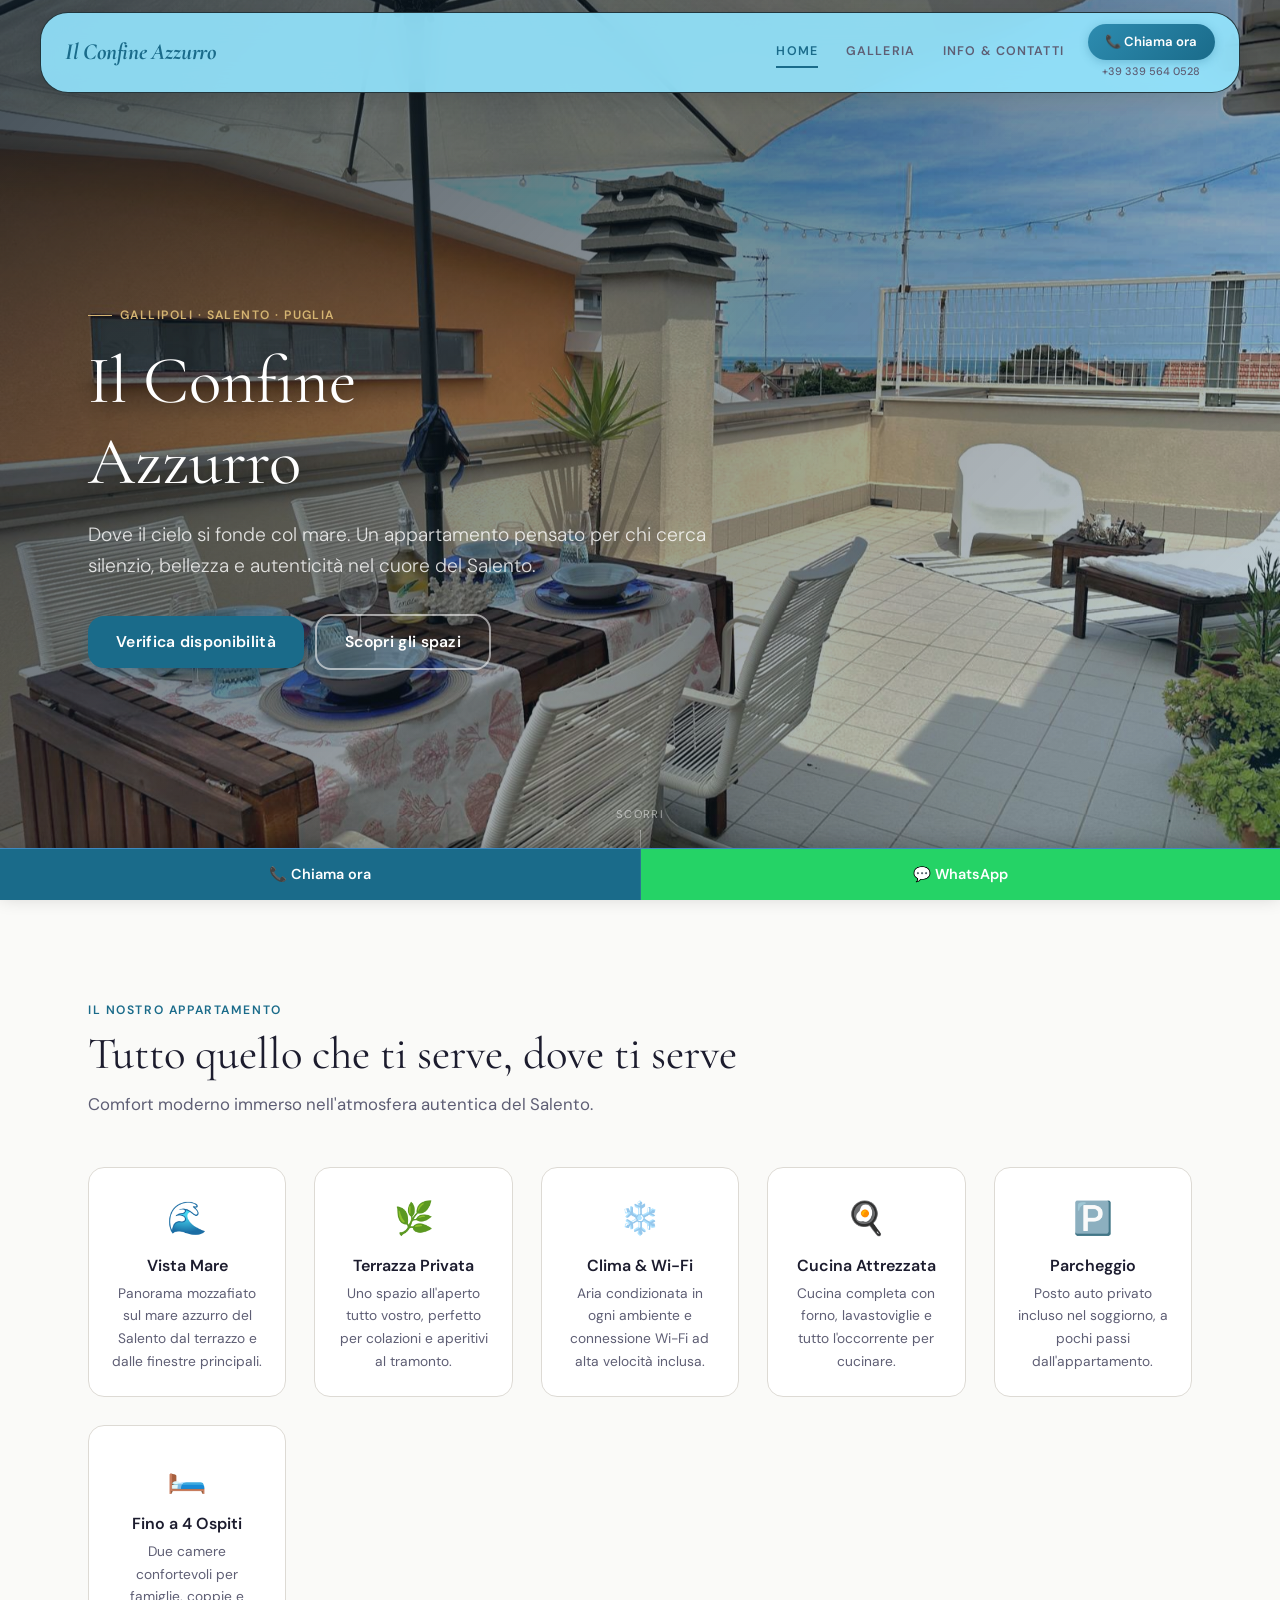
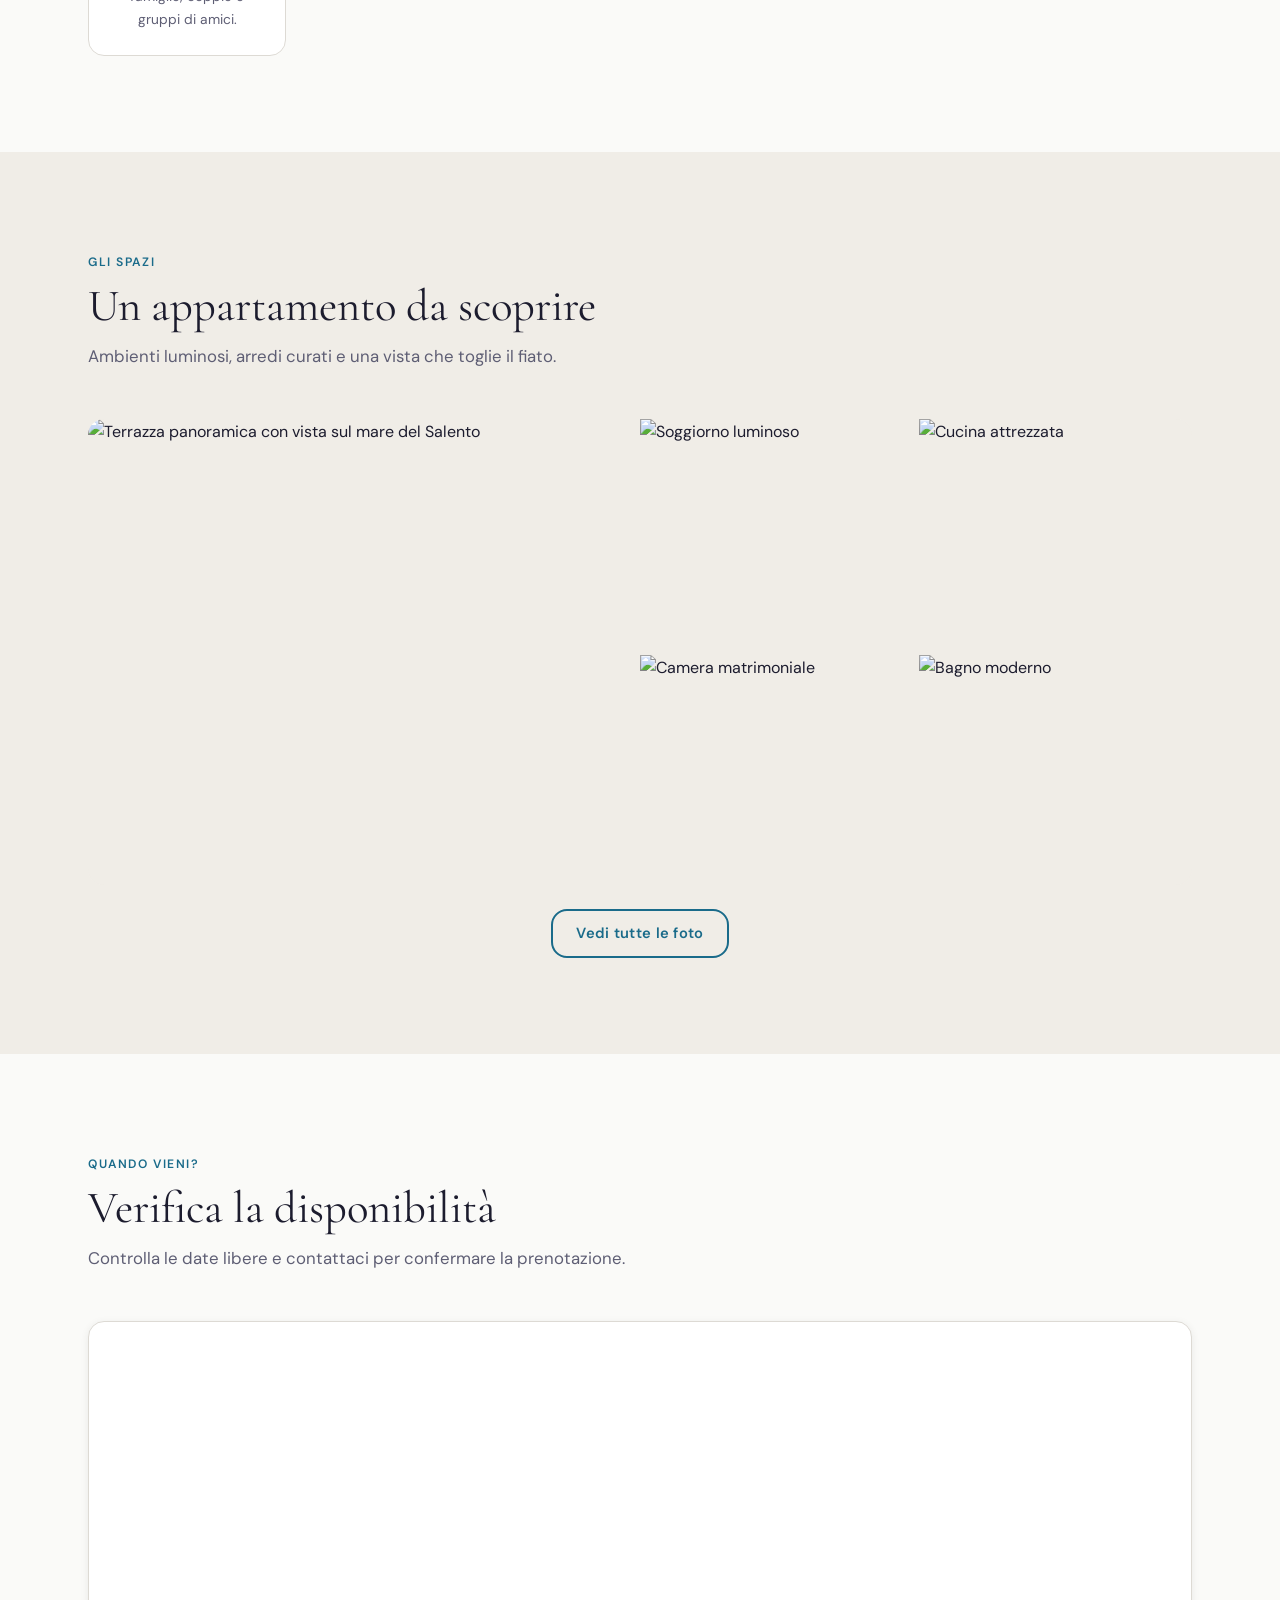
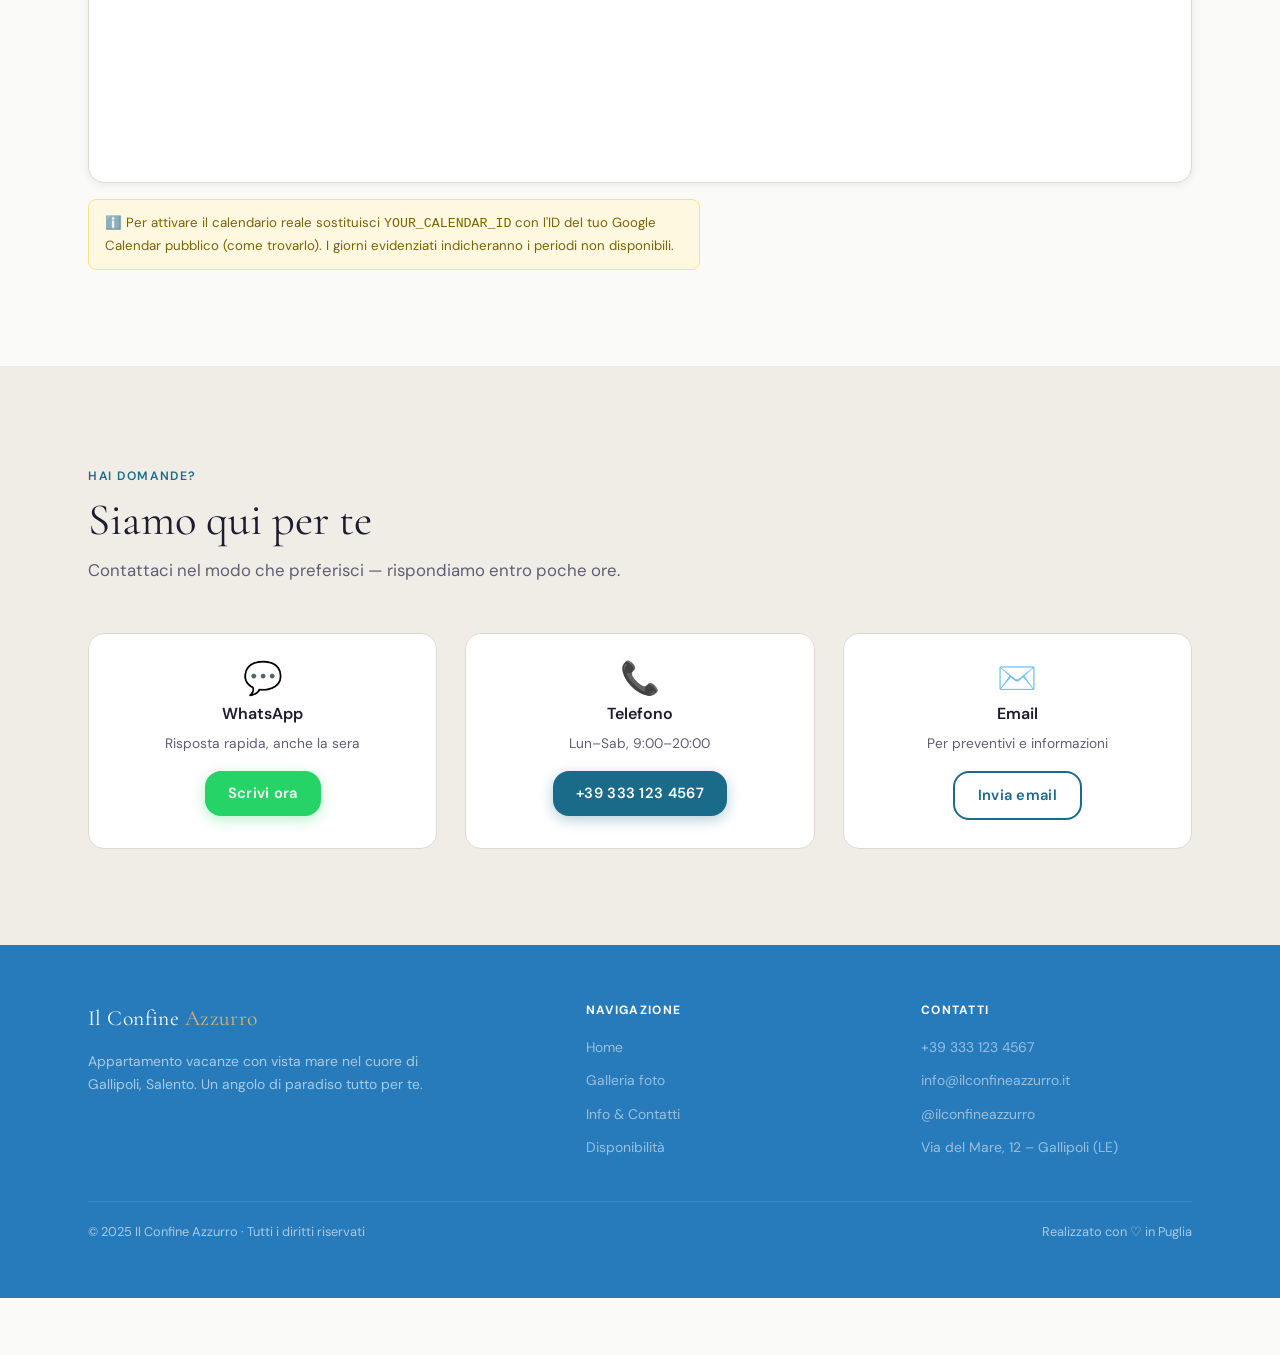
==== pizo/class/index.html @ 4f35aed1 "Add files via upload" ====
<!DOCTYPE html>
<html lang="it">
<head>
  <meta charset="UTF-8">
  <meta name="viewport" content="width=device-width, initial-scale=1.0">
  <meta name="description" content="Il Confine Azzurro – appartamento vacanze con vista mare a Gallipoli, Puglia. Terrazza privata, cucina attrezzata, A/C, Wi-Fi. Fino a 4 ospiti. Prenota ora.">

  <!-- Open Graph -->
  <meta property="og:type"        content="website">
  <meta property="og:locale"      content="it_IT">
  <meta property="og:site_name"   content="Il Confine Azzurro">
  <meta property="og:title"       content="Il Confine Azzurro – Appartamento Vacanze Vista Mare | Gallipoli, Puglia">
  <meta property="og:description" content="Appartamento con vista mare a Gallipoli. Terrazza privata, cucina attrezzata, A/C e Wi-Fi. Prenota il tuo soggiorno nel Salento.">
  <meta property="og:image"       content="img/hero.jpg">
  <meta property="og:url"         content="https://www.ilconfineazzurro.it/">

  <!-- Twitter Card -->
  <meta name="twitter:card"        content="summary_large_image">
  <meta name="twitter:title"       content="Il Confine Azzurro – Appartamento Vacanze Vista Mare | Gallipoli">
  <meta name="twitter:description" content="Appartamento con vista mare a Gallipoli, Puglia. Terrazza privata, cucina attrezzata.">
  <meta name="twitter:image"       content="img/hero.jpg">

  <title>Il Confine Azzurro – Appartamento Vacanze Vista Mare | Gallipoli, Puglia</title>

  <!-- Favicon placeholder -->
  <link rel="icon" type="image/png" href="img/favicon.png">

  <!-- Google Fonts -->
  <link rel="preconnect" href="https://fonts.googleapis.com">
  <link rel="preconnect" href="https://fonts.gstatic.com" crossorigin>
  <link href="https://fonts.googleapis.com/css2?family=Cormorant+Garamond:ital,wght@0,300;0,400;0,600;1,300;1,400&family=DM+Sans:opsz,wght@9..40,300;9..40,400;9..40,500;9..40,600&display=swap" rel="stylesheet">

  <link rel="stylesheet" href="css/style.css">

  <!-- Schema.org — LodgingBusiness -->
  <script type="application/ld+json">
  {
    "@context": "https://schema.org",
    "@type": "LodgingBusiness",
    "name": "Il Confine Azzurro",
    "description": "Appartamento vacanze con vista mare a Gallipoli, Puglia. Terrazza privata, cucina attrezzata, A/C, Wi-Fi, fino a 4 ospiti.",
    "telephone": "+39 333 123 4567",
    "email": "info@ilconfineazzurro.it",
    "address": {
      "@type": "PostalAddress",
      "streetAddress": "Via del Mare, 12",
      "addressLocality": "Gallipoli",
      "addressRegion": "LE",
      "postalCode": "73014",
      "addressCountry": "IT"
    },
    "geo": {
      "@type": "GeoCoordinates",
      "latitude": 39.9979,
      "longitude": 17.9899
    },
    "url": "https://www.ilconfineazzurro.it",
    "image": "https://www.ilconfineazzurro.it/img/hero.jpg",
    "priceRange": "€€",
    "amenityFeature": [
      {"@type": "LocationFeatureSpecification", "name": "Vista mare",         "value": true},
      {"@type": "LocationFeatureSpecification", "name": "Terrazza privata",   "value": true},
      {"@type": "LocationFeatureSpecification", "name": "Wi-Fi gratuito",     "value": true},
      {"@type": "LocationFeatureSpecification", "name": "Aria condizionata",  "value": true},
      {"@type": "LocationFeatureSpecification", "name": "Cucina attrezzata",  "value": true},
      {"@type": "LocationFeatureSpecification", "name": "Parcheggio privato", "value": true}
    ]
  }
  </script>
</head>
<body class="has-bottom-bar">

  <!-- ═══════════════════════════════════════════════════════
       NAVBAR
  ═══════════════════════════════════════════════════════ -->
  <nav id="navbar" aria-label="Navigazione principale">
    <div class="nav-container">
      <a href="index.html" class="logo">Il Confine Azzurro</a>
      <button class="nav-toggle" id="nav-toggle" aria-label="Apri menu di navigazione" aria-expanded="false" aria-controls="nav-links">&#9776;</button>
      <ul class="nav-links" id="nav-links" role="list">
        <li><a href="index.html" class="nav-link nav-active">Home</a></li>
        <li><a href="galleria.html" class="nav-link">Galleria</a></li>
        <li><a href="info.html" class="nav-link">Info &amp; Contatti</a></li>
        <li class="nav-call-mobile">
          <a href="tel:+393395640528">📞 Chiama ora · +39 339 564 0528</a>
        </li>
      </ul>
      <div class="call-wrapper">
        <a href="tel:+393395640528" class="btn-call">📞 Chiama ora</a>
        <span class="call-number">+39 339 564 0528</span>
      </div>
    </div>
  </nav>

  <!-- ═══════════════════════════════════════════════════════
       HERO
  ═══════════════════════════════════════════════════════ -->
  <section class="hero" aria-label="Presentazione appartamento">
    <div class="hero-bg"
         role="img"
         aria-label="Vista panoramica sul mare azzurro del Salento dal terrazzo dell'appartamento">
    </div>
    <div class="hero-overlay" aria-hidden="true"></div>
    <div class="container">
      <div class="hero-content fade-in-section">
        <span class="hero-badge">Gallipoli · Salento · Puglia</span>
        <h1>Il Confine<br>Azzurro</h1>
        <p class="hero-tagline">
          Dove il cielo si fonde col mare. Un appartamento pensato per chi cerca
          silenzio, bellezza e autenticità nel cuore del Salento.
        </p>
        <div class="btn-group">
          <a href="#disponibilita" class="btn btn-primary btn-lg">Verifica disponibilità</a>
          <a href="galleria.html"  class="btn btn-outline btn-outline--light btn-lg">Scopri gli spazi</a>
        </div>
      </div>
    </div>
    <div class="hero-scroll" aria-hidden="true">Scorri</div>
  </section>

  <!-- ═══════════════════════════════════════════════════════
       CARATTERISTICHE
  ═══════════════════════════════════════════════════════ -->
  <section class="section fade-in-section" id="caratteristiche" aria-labelledby="features-heading">
    <div class="container">
      <div class="section-header">
        <span class="section-label">Il nostro appartamento</span>
        <h2 id="features-heading">Tutto quello che ti serve, dove ti serve</h2>
        <p class="section-subtitle">Comfort moderno immerso nell'atmosfera autentica del Salento.</p>
      </div>

      <div class="features-grid">
        <article class="feature-card">
          <span class="feature-icon" aria-hidden="true">🌊</span>
          <h3>Vista Mare</h3>
          <p>Panorama mozzafiato sul mare azzurro del Salento dal terrazzo e dalle finestre principali.</p>
        </article>
        <article class="feature-card">
          <span class="feature-icon" aria-hidden="true">🌿</span>
          <h3>Terrazza Privata</h3>
          <p>Uno spazio all'aperto tutto vostro, perfetto per colazioni e aperitivi al tramonto.</p>
        </article>
        <article class="feature-card">
          <span class="feature-icon" aria-hidden="true">❄️</span>
          <h3>Clima &amp; Wi-Fi</h3>
          <p>Aria condizionata in ogni ambiente e connessione Wi-Fi ad alta velocità inclusa.</p>
        </article>
        <article class="feature-card">
          <span class="feature-icon" aria-hidden="true">🍳</span>
          <h3>Cucina Attrezzata</h3>
          <p>Cucina completa con forno, lavastoviglie e tutto l'occorrente per cucinare.</p>
        </article>
        <article class="feature-card">
          <span class="feature-icon" aria-hidden="true">🅿️</span>
          <h3>Parcheggio</h3>
          <p>Posto auto privato incluso nel soggiorno, a pochi passi dall'appartamento.</p>
        </article>
        <article class="feature-card">
          <span class="feature-icon" aria-hidden="true">🛏️</span>
          <h3>Fino a 4 Ospiti</h3>
          <p>Due camere confortevoli per famiglie, coppie e gruppi di amici.</p>
        </article>
      </div>
    </div>
  </section>

  <!-- ═══════════════════════════════════════════════════════
       ANTEPRIMA GALLERIA
  ═══════════════════════════════════════════════════════ -->
  <section class="section section--alt fade-in-section" id="anteprima" aria-labelledby="preview-heading">
    <div class="container">
      <div class="section-header">
        <span class="section-label">Gli spazi</span>
        <h2 id="preview-heading">Un appartamento da scoprire</h2>
        <p class="section-subtitle">Ambienti luminosi, arredi curati e una vista che toglie il fiato.</p>
      </div>

      <div class="preview-grid">
        <a href="galleria.html" class="preview-item preview-hero"
           aria-label="Vai alla galleria completa — terrazza panoramica">
          <img src="img/gallery/terrazza.jpg"
               alt="Terrazza panoramica con vista sul mare del Salento"
               loading="lazy">
          <span class="preview-overlay">Vedi la galleria completa</span>
        </a>
        <a href="galleria.html" class="preview-item" aria-label="Soggiorno — vai alla galleria">
          <img src="img/gallery/soggiorno.jpg" alt="Soggiorno luminoso" loading="lazy">
          <span class="preview-overlay"></span>
        </a>
        <a href="galleria.html" class="preview-item" aria-label="Cucina — vai alla galleria">
          <img src="img/gallery/cucina.jpg" alt="Cucina attrezzata" loading="lazy">
          <span class="preview-overlay"></span>
        </a>
        <a href="galleria.html" class="preview-item" aria-label="Camera matrimoniale — vai alla galleria">
          <img src="img/gallery/camera-matrimoniale.jpg" alt="Camera matrimoniale" loading="lazy">
          <span class="preview-overlay"></span>
        </a>
        <a href="galleria.html" class="preview-item" aria-label="Bagno — vai alla galleria">
          <img src="img/gallery/bagno.jpg" alt="Bagno moderno" loading="lazy">
          <span class="preview-overlay"></span>
        </a>
      </div>

      <div style="margin-top:1.5rem;text-align:center;">
        <a href="galleria.html" class="btn btn-outline">Vedi tutte le foto</a>
      </div>
    </div>
  </section>

  <!-- ═══════════════════════════════════════════════════════
       DISPONIBILITÀ
  ═══════════════════════════════════════════════════════ -->
  <section class="section fade-in-section" id="disponibilita" aria-labelledby="cal-heading">
    <div class="container">
      <div class="section-header">
        <span class="section-label">Quando vieni?</span>
        <h2 id="cal-heading">Verifica la disponibilità</h2>
        <p class="section-subtitle">
          Controlla le date libere e contattaci per confermare la prenotazione.
        </p>
      </div>

      <div class="calendar-wrap">
        <iframe
          src="https://calendar.google.com/calendar/embed?src=YOUR_CALENDAR_ID%40group.calendar.google.com&ctz=Europe%2FRome&showTitle=0&showPrint=0&showCalendars=0&showNav=1&mode=MONTH&bgcolor=%23fafaf8"
          title="Calendario disponibilità Il Confine Azzurro"
          loading="lazy"
          aria-label="Calendario mensile con le date di disponibilità dell'appartamento">
        </iframe>
      </div>
      <p class="notice">
        ℹ️ Per attivare il calendario reale sostituisci <code>YOUR_CALENDAR_ID</code> con l'ID del tuo Google Calendar pubblico
        (<a href="https://support.google.com/calendar/answer/37083" target="_blank" rel="noopener noreferrer">come trovarlo</a>).
        I giorni evidenziati indicheranno i periodi non disponibili.
      </p>
    </div>
  </section>

  <!-- ═══════════════════════════════════════════════════════
       CONTATTI RAPIDI
  ═══════════════════════════════════════════════════════ -->
  <section class="section section--alt fade-in-section" id="contatti-rapidi" aria-labelledby="cta-heading">
    <div class="container">
      <div class="section-header">
        <span class="section-label">Hai domande?</span>
        <h2 id="cta-heading">Siamo qui per te</h2>
        <p class="section-subtitle">
          Contattaci nel modo che preferisci — rispondiamo entro poche ore.
        </p>
      </div>

      <div class="quick-cta">
        <a href="https://wa.me/393331234567?text=Ciao!%20Sono%20interessato%20all'appartamento%20Il%20Confine%20Azzurro."
           class="cta-contact-card"
           target="_blank"
           rel="noopener noreferrer"
           aria-label="Contattaci su WhatsApp">
          <span class="card-icon" aria-hidden="true">💬</span>
          <h4>WhatsApp</h4>
          <p>Risposta rapida, anche la sera</p>
          <span class="btn btn-whatsapp" style="margin-top:0.4rem;">Scrivi ora</span>
        </a>

        <a href="tel:+393331234567"
           class="cta-contact-card"
           aria-label="Chiama il +39 333 123 4567">
          <span class="card-icon" aria-hidden="true">📞</span>
          <h4>Telefono</h4>
          <p>Lun–Sab, 9:00–20:00</p>
          <span class="btn btn-primary" style="margin-top:0.4rem;">+39 333 123 4567</span>
        </a>

        <a href="mailto:info@ilconfineazzurro.it?subject=Richiesta%20prenotazione%20Il%20Confine%20Azzurro"
           class="cta-contact-card"
           aria-label="Invia un'email a info@ilconfineazzurro.it">
          <span class="card-icon" aria-hidden="true">✉️</span>
          <h4>Email</h4>
          <p>Per preventivi e informazioni</p>
          <span class="btn btn-outline" style="margin-top:0.4rem;">Invia email</span>
        </a>
      </div>
    </div>
  </section>

  <!-- ═══════════════════════════════════════════════════════
       FOOTER
  ═══════════════════════════════════════════════════════ -->
  <footer>
    <div class="container">
      <div class="footer-inner">
        <div class="footer-brand">
          <a href="index.html" class="nav-logo">Il Confine <span>Azzurro</span></a>
          <p>Appartamento vacanze con vista mare nel cuore di Gallipoli, Salento.
             Un angolo di paradiso tutto per te.</p>
        </div>

        <nav class="footer-col" aria-label="Link pagine">
          <h5>Navigazione</h5>
          <ul>
            <li><a href="index.html">Home</a></li>
            <li><a href="galleria.html">Galleria foto</a></li>
            <li><a href="info.html">Info &amp; Contatti</a></li>
            <li><a href="index.html#disponibilita">Disponibilità</a></li>
          </ul>
        </nav>

        <address class="footer-col" style="font-style:normal;">
          <h5>Contatti</h5>
          <ul>
            <li><a href="tel:+393331234567">+39 333 123 4567</a></li>
            <li><a href="mailto:info@ilconfineazzurro.it">info@ilconfineazzurro.it</a></li>
            <li>
              <a href="https://www.instagram.com/ilconfineazzurro/"
                 target="_blank"
                 rel="noopener noreferrer">@ilconfineazzurro</a>
            </li>
            <li>
              <a href="https://maps.google.com/?q=Via+del+Mare+12+Gallipoli+Puglia"
                 target="_blank"
                 rel="noopener noreferrer">Via del Mare, 12 – Gallipoli (LE)</a>
            </li>
          </ul>
        </address>
      </div>

      <div class="footer-bottom">
        <span>© 2025 Il Confine Azzurro · Tutti i diritti riservati</span>
        <span>Realizzato con ♡ in Puglia</span>
      </div>
    </div>
  </footer>

  <!-- BOTTOM BAR (visibile solo su desktop) -->
  <div class="bottom-bar" aria-label="Contatti rapidi fissi">
    <a href="tel:+393331234567" aria-label="Chiama +39 333 123 4567">
      📞 Chiama ora
    </a>
    <a href="https://wa.me/393331234567?text=Ciao!%20Sono%20interessato%20all'appartamento%20Il%20Confine%20Azzurro."
       target="_blank"
       rel="noopener noreferrer"
       aria-label="Contattaci su WhatsApp">
      💬 WhatsApp
    </a>
  </div>

  <script src="js/main.js"></script>
</body>
</html>
---- pizo/class/css/style.css ----
/* ==========================================================
   IL CONFINE AZZURRO — style.css
   ========================================================== */

/* 1. CUSTOM PROPERTIES
------------------------------------------------------------ */
:root {
  /* Colors */
  --c-primary:       #1a6b8a;
  --c-primary-dark:  #124f68;
  --c-primary-light: #2d8cb0;
  --c-accent:        #c49a50;
  --c-accent-light:  #d4b472;
  --c-text:          #1c1c2e;
  --c-text-muted:    #5e5e74;
  --c-bg:            #fafaf8;
  --c-bg-alt:        #f0ede7;
  --c-bg-dark:       #287bbb;
  --c-white:         #ffffff;
  --c-border:        #dddad4;
  --c-overlay:       rgba(37, 115, 175, 0.55);

  /* Typography */
  --ff-display: 'Mebtho Francy', 'Cormorant Garamond', Georgia, serif;
  --ff-serif:   'Cormorant Garamond', Georgia, serif;
  --ff-sans:    'DM Sans', -apple-system, BlinkMacSystemFont, 'Segoe UI', sans-serif;

  /* Spacing */
  --gap:          clamp(1rem, 2.5vw, 1.75rem);
  --section-pad:  clamp(3rem, 8vw, 6rem);

  /* Layout */
  --navbar-h:  68px;
  --max-w:     1200px;
  --pad-x:     clamp(1.25rem, 5vw, 3rem);

  /* Borders */
  --r-sm:  4px;
  --r-md:  8px;
  --r-lg:  16px;
  --r-xl:  28px;

  /* Shadows */
  --sh-sm:  0 2px 8px  rgba(0,0,0,0.07);
  --sh-md:  0 4px 20px rgba(0,0,0,0.11);
  --sh-lg:  0 8px 40px rgba(0,0,0,0.16);

  /* Transitions */
  --t:      0.3s ease;
  --t-slow: 0.6s ease;
}

/* 2. FONT FACE
------------------------------------------------------------ */
@font-face {
  font-family: 'Mebtho Francy';
  src: url('../fonts/MebthoFrancy.woff2') format('woff2'),
       url('../fonts/MebthoFrancy.woff')  format('woff');
  font-weight: normal;
  font-style:  normal;
  font-display: swap;
}

/* 3. RESET & BASE
------------------------------------------------------------ */
*, *::before, *::after { box-sizing: border-box; margin: 0; padding: 0; }

html { scroll-behavior: smooth; }

body {
  font-family: var(--ff-sans);
  color: var(--c-text);
  background: var(--c-bg);
  line-height: 1.65;
  -webkit-font-smoothing: antialiased;
}

img, video, iframe { max-width: 100%; display: block; }
a    { color: inherit; text-decoration: none; }
ul   { list-style: none; }

button {
  font-family: inherit;
  cursor: pointer;
  border: none;
  background: none;
}

:focus-visible {
  outline: 2px solid var(--c-primary);
  outline-offset: 3px;
  border-radius: var(--r-sm);
}

/* 4. TYPOGRAPHY
------------------------------------------------------------ */
h1, h2, h3, h4 {
  font-family: var(--ff-serif);
  font-weight: 400;
  line-height: 1.2;
  color: var(--c-text);
}

h1 { font-size: clamp(2.2rem, 6vw, 4.2rem); }
h2 { font-size: clamp(1.7rem, 4vw, 2.8rem); }
h3 { font-size: clamp(1.2rem, 2.5vw, 1.7rem); }
h4 { font-size: clamp(1rem, 2vw, 1.3rem); }

p  { max-width: 68ch; }

/* 5. UTILITIES
------------------------------------------------------------ */
.container {
  width: 100%;
  max-width: var(--max-w);
  margin-inline: auto;
  padding-inline: var(--pad-x);
}

.section { padding-block: var(--section-pad); }

.section--alt  { background: var(--c-bg-alt); }
.section--dark { background: var(--c-bg-dark); color: var(--c-white); }

.section--dark h1,
.section--dark h2,
.section--dark h3,
.section--dark h4 { color: var(--c-white); }

.section-header { margin-bottom: clamp(1.5rem, 4vw, 3rem); }

.section-label {
  display: inline-block;
  font-family: var(--ff-sans);
  font-size: 0.76rem;
  font-weight: 600;
  letter-spacing: 0.13em;
  text-transform: uppercase;
  color: var(--c-primary);
  margin-bottom: 0.5rem;
}

.section--dark .section-label  { color: var(--c-accent-light); }

.section-subtitle {
  color: var(--c-text-muted);
  font-size: 1.05rem;
  margin-top: 0.6rem;
}

.section--dark .section-subtitle { color: rgba(255,255,255,0.62); }

/* 6. SCROLL REVEAL
------------------------------------------------------------ */
.fade-in-section {
  opacity: 0;
  transform: translateY(28px);
  transition: opacity var(--t-slow), transform var(--t-slow);
}

.fade-in-section.visible {
  opacity: 1;
  transform: translateY(0);
}

/* 7. NAVBAR
------------------------------------------------------------ */
#navbar {
  position: fixed;
  top: 0.75rem;
  left: 50%;
  transform: translateX(-50%);
  width: calc(100% - 2rem);
  max-width: var(--max-w);
  z-index: 100;
  background: rgba(148, 230, 255, 0.9);
  backdrop-filter: blur(14px);
  -webkit-backdrop-filter: blur(14px);
  border-radius: var(--r-xl);
  box-shadow: var(--sh-md);
  border: 1px solid rgba(0, 0, 0, 0.75);
  transition: transform 0.4s ease, opacity 0.4s ease;
}

#navbar.nav-hidden {
  transform: translateX(-50%) translateY(-130%);
  opacity: 0;
  pointer-events: none;
}
#navbar.scrolled { box-shadow: var(--sh-lg); }

.nav-container {
  padding: 0.7rem 1.5rem;
  display: flex;
  align-items: center;
  gap: 1.5rem;
}

.logo {
  font-family: var(--ff-serif);
  font-size: 1.45rem;
  font-weight: 700;
  font-style: italic;
  color: var(--c-primary);
  white-space: nowrap;
  letter-spacing: -0.01em;
}

.nav-logo {
  font-family: var(--ff-display);
  font-size: 1.45rem;
  color: var(--c-white);
  letter-spacing: 0.02em;
  white-space: nowrap;
  transition: color var(--t);
}
.nav-logo span { color: var(--c-accent-light); }

.nav-links {
  display: flex;
  gap: 1.75rem;
  margin-left: auto;
}

.nav-link {
  font-size: 0.78rem;
  font-weight: 600;
  letter-spacing: 0.09em;
  text-transform: uppercase;
  color: var(--c-text-muted);
  transition: color 0.25s;
  position: relative;
  white-space: nowrap;
  padding: 0;
  border-radius: 0;
}

.nav-link::after {
  content: "";
  display: block;
  width: 0;
  height: 2px;
  background: var(--c-primary);
  transition: width 0.3s;
  margin-top: 2px;
}

.nav-link:hover::after,
.nav-link.nav-active::after { width: 100%; }

.nav-link:hover,
.nav-link.nav-active { color: var(--c-primary); }

.call-wrapper {
  display: flex;
  flex-direction: column;
  align-items: center;
  gap: 0.15rem;
}

.btn-call {
  display: inline-flex;
  align-items: center;
  gap: 0.35rem;
  padding: 0.45rem 1.1rem;
  border-radius: 999px;
  font-size: 0.82rem;
  font-weight: 600;
  white-space: nowrap;
  color: var(--c-white);
  background: linear-gradient(135deg, var(--c-primary-light), var(--c-primary));
  box-shadow: 0 2px 10px rgba(26,107,138,0.3);
  transition: transform 0.2s, box-shadow 0.2s;
}
.btn-call:hover {
  transform: translateY(-2px);
  box-shadow: 0 4px 16px rgba(26,107,138,0.45);
}

.call-number {
  font-size: 0.68rem;
  color: var(--c-text-muted);
  font-weight: 500;
}

.nav-toggle {
  display: none;
  background: none;
  border: none;
  font-size: 1.5rem;
  color: var(--c-text);
  cursor: pointer;
}

.nav-call-mobile { display: none; }

/* 8. BUTTONS
------------------------------------------------------------ */
.btn {
  display: inline-flex;
  align-items: center;
  justify-content: center;
  gap: 0.45rem;
  font-family: var(--ff-sans);
  font-size: 0.92rem;
  font-weight: 600;
  padding: 0.65rem 1.45rem;
  border-radius: var(--r-lg);
  transition: all var(--t);
  cursor: pointer;
  white-space: nowrap;
  letter-spacing: 0.02em;
  text-decoration: none;
}

.btn-primary {
  background: var(--c-primary);
  color: var(--c-white);
  box-shadow: 0 4px 14px rgba(26,107,138,0.32);
}
.btn-primary:hover {
  background: var(--c-primary-dark);
  transform: translateY(-2px);
  box-shadow: 0 6px 20px rgba(26,107,138,0.42);
}

.btn-outline {
  background: transparent;
  color: var(--c-primary);
  border: 2px solid var(--c-primary);
}
.btn-outline:hover {
  background: var(--c-primary);
  color: var(--c-white);
  transform: translateY(-2px);
}

.btn-outline--light {
  color: var(--c-white);
  border-color: rgba(255,255,255,0.55);
}
.btn-outline--light:hover {
  background: var(--c-white);
  color: var(--c-text);
  border-color: var(--c-white);
}

.btn-whatsapp {
  background: #25d366;
  color: var(--c-white);
  box-shadow: 0 4px 14px rgba(37,211,102,0.32);
}
.btn-whatsapp:hover {
  background: #1ebe5d;
  transform: translateY(-2px);
  box-shadow: 0 6px 20px rgba(37,211,102,0.42);
}

.btn-instagram {
  background: var(--c-white);
  color: #c13584;
  font-weight: 700;
}
.btn-instagram:hover {
  background: rgba(255,255,255,0.90);
  transform: translateY(-2px);
}

.btn-lg { font-size: 0.98rem; padding: 0.82rem 1.75rem; }

.btn-group {
  display: flex;
  flex-wrap: wrap;
  gap: 0.7rem;
  align-items: center;
}

/* 9. HERO
------------------------------------------------------------ */
.hero {
  position: relative;
  min-height: 100svh;
  display: flex;
  align-items: center;
  padding-top: var(--navbar-h);
  overflow: hidden;
  background: var(--c-bg-dark);
}

.hero-bg {
  position: absolute;
  inset: 0;
  background-image: url('../hero.jpg');
  background-size: cover;
  background-position: center;
  will-change: transform;
}

.hero-overlay {
  position: absolute;
  inset: 0;
  background: linear-gradient(
    135deg,
    rgba(13,27,38,0.78) 0%,
    rgba(13,27,38,0.38) 60%,
    rgba(26,107,138,0.22) 100%
  );
}

.hero-content {
  position: relative;
  z-index: 2;
  max-width: 680px;
  color: var(--c-white);
  padding-block: var(--section-pad);
}

.hero-badge {
  display: inline-flex;
  align-items: center;
  gap: 0.5rem;
  font-size: 0.76rem;
  font-weight: 600;
  letter-spacing: 0.12em;
  text-transform: uppercase;
  color: var(--c-accent-light);
  margin-bottom: 1rem;
}
.hero-badge::before {
  content: '';
  display: block;
  width: 24px;
  height: 1px;
  background: var(--c-accent-light);
}

.hero h1 {
  font-family: var(--ff-display);
  color: var(--c-white);
  text-shadow: 0 2px 20px rgba(0,0,0,0.30);
  margin-bottom: 1rem;
}

.hero-tagline {
  font-size: clamp(1rem, 2.2vw, 1.2rem);
  color: rgba(255,255,255,0.82);
  font-weight: 300;
  margin-bottom: 2rem;
  max-width: 52ch;
}

.hero-scroll {
  position: absolute;
  bottom: 2rem;
  left: 50%;
  transform: translateX(-50%);
  z-index: 2;
  display: flex;
  flex-direction: column;
  align-items: center;
  gap: 0.4rem;
  color: rgba(255,255,255,0.50);
  font-size: 0.70rem;
  letter-spacing: 0.12em;
  text-transform: uppercase;
  animation: scrollBounce 2.2s ease-in-out infinite;
}
.hero-scroll::after {
  content: '';
  display: block;
  width: 1px;
  height: 38px;
  background: linear-gradient(to bottom, rgba(255,255,255,0.45), transparent);
}

@keyframes scrollBounce {
  0%, 100% { transform: translateX(-50%) translateY(0); }
  50%       { transform: translateX(-50%) translateY(7px); }
}

/* 10. FEATURES
------------------------------------------------------------ */
.features-grid {
  display: grid;
  grid-template-columns: repeat(auto-fill, minmax(190px, 1fr));
  gap: var(--gap);
}

.feature-card {
  background: var(--c-white);
  border: 1px solid var(--c-border);
  border-radius: var(--r-lg);
  padding: 1.5rem 1.25rem;
  text-align: center;
  transition: box-shadow var(--t), transform var(--t);
}
.feature-card:hover { box-shadow: var(--sh-md); transform: translateY(-3px); }

.feature-icon { font-size: 2rem; margin-bottom: 0.7rem; display: block; }

.feature-card h3 {
  font-size: 1rem;
  font-family: var(--ff-sans);
  font-weight: 600;
  margin-bottom: 0.4rem;
}
.feature-card p {
  font-size: 0.86rem;
  color: var(--c-text-muted);
  max-width: none;
}

/* 11. PREVIEW GALLERY (index)
------------------------------------------------------------ */
.preview-grid {
  display: grid;
  grid-template-columns: 2fr 1fr 1fr;
  grid-template-rows: 230px 230px;
  gap: 6px;
  border-radius: var(--r-lg);
  overflow: hidden;
}

.preview-item {
  overflow: hidden;
  position: relative;
  display: block;
  background: var(--c-bg-alt);
}
.preview-item img {
  width: 100%;
  height: 100%;
  object-fit: cover;
  transition: transform 0.5s ease;
}
.preview-item:hover img { transform: scale(1.05); }

.preview-hero { grid-row: 1 / 3; }

.preview-overlay {
  position: absolute;
  inset: 0;
  background: var(--c-overlay);
  display: flex;
  align-items: center;
  justify-content: center;
  color: var(--c-white);
  font-family: var(--ff-serif);
  font-size: 1.35rem;
  opacity: 0;
  transition: opacity var(--t);
  text-align: center;
  padding: 1rem;
}
.preview-item:hover .preview-overlay { opacity: 1; }

/* 12. AVAILABILITY (Calendar)
------------------------------------------------------------ */
.calendar-wrap {
  background: var(--c-white);
  border: 1px solid var(--c-border);
  border-radius: var(--r-lg);
  overflow: hidden;
  box-shadow: var(--sh-sm);
}
.calendar-wrap iframe { width: 100%; height: 460px; border: none; }

/* 13. QUICK CTA (index)
------------------------------------------------------------ */
.quick-cta {
  display: grid;
  grid-template-columns: repeat(auto-fit, minmax(215px, 1fr));
  gap: var(--gap);
}

.cta-contact-card {
  background: var(--c-white);
  border: 1px solid var(--c-border);
  border-radius: var(--r-lg);
  padding: 1.75rem 1.5rem;
  display: flex;
  flex-direction: column;
  align-items: center;
  text-align: center;
  gap: 0.6rem;
  transition: box-shadow var(--t), transform var(--t);
  color: var(--c-text);
}
.cta-contact-card:hover { box-shadow: var(--sh-md); transform: translateY(-3px); }

.cta-contact-card .card-icon { font-size: 2rem; line-height: 1; }
.cta-contact-card h4 {
  font-family: var(--ff-sans);
  font-weight: 600;
  font-size: 1rem;
}
.cta-contact-card p {
  font-size: 0.86rem;
  color: var(--c-text-muted);
  max-width: none;
}

/* 14. PAGE HEADER (galleria / info)
------------------------------------------------------------ */
.page-header {
  padding-top: calc(var(--navbar-h) + clamp(2rem, 5vw, 4rem));
  padding-bottom: clamp(1.5rem, 3vw, 2.5rem);
  background: var(--c-bg-dark);
  color: var(--c-white);
}
.page-header h1          { color: var(--c-white); }
.page-header .section-subtitle { color: rgba(255,255,255,0.62); }

/* 15. GALLERY PAGE
------------------------------------------------------------ */
.gallery-section { margin-bottom: clamp(2.5rem, 6vw, 4.5rem); }

.gallery-category-title {
  font-size: 0.8rem;
  font-weight: 700;
  font-family: var(--ff-sans);
  color: var(--c-text-muted);
  text-transform: uppercase;
  letter-spacing: 0.1em;
  margin-bottom: 1rem;
  padding-bottom: 0.5rem;
  border-bottom: 2px solid var(--c-border);
}

.gallery-grid {
  display: grid;
  grid-template-columns: repeat(auto-fill, minmax(270px, 1fr));
  gap: var(--gap);
}

.gallery-grid--hero {
  grid-template-columns: repeat(3, 1fr);
  grid-auto-rows: 200px;
}
.gallery-grid--hero .gallery-item {
  aspect-ratio: unset;
}
.gallery-grid--hero .gallery-item:first-child {
  grid-column: 1 / 3;
  grid-row: 1 / 3;
}

.gallery-item {
  position: relative;
  overflow: hidden;
  border-radius: var(--r-md);
  background: var(--c-bg-alt);
  cursor: pointer;
  aspect-ratio: 4/3;
}
.gallery-item img {
  width: 100%;
  height: 100%;
  object-fit: cover;
  transition: transform 0.5s ease;
}
.gallery-item:hover img { transform: scale(1.06); }

.gallery-item-overlay {
  position: absolute;
  inset: 0;
  background: linear-gradient(to top, rgba(13,27,38,0.68) 0%, transparent 55%);
  opacity: 0;
  transition: opacity var(--t);
  display: flex;
  align-items: flex-end;
  padding: 0.85rem;
}
.gallery-item:hover .gallery-item-overlay { opacity: 1; }

.gallery-item-caption {
  color: var(--c-white);
  font-size: 0.87rem;
  font-weight: 500;
}

.gallery-item-zoom {
  position: absolute;
  top: 50%;
  left: 50%;
  transform: translate(-50%,-50%) scale(0.7);
  opacity: 0;
  color: var(--c-white);
  font-size: 1.4rem;
  transition: transform var(--t), opacity var(--t);
  pointer-events: none;
}
.gallery-item:hover .gallery-item-zoom {
  transform: translate(-50%,-50%) scale(1);
  opacity: 1;
}

/* 16. LIGHTBOX
------------------------------------------------------------ */
#lightbox {
  position: fixed;
  inset: 0;
  z-index: 2000;
  background: rgba(0,0,0,0.93);
  display: flex;
  align-items: center;
  justify-content: center;
  opacity: 0;
  pointer-events: none;
  transition: opacity 0.25s ease;
}
#lightbox.active { opacity: 1; pointer-events: auto; }

.lightbox-inner {
  position: relative;
  max-width: min(90vw, 1100px);
  max-height: 90svh;
  display: flex;
  flex-direction: column;
  align-items: center;
  gap: 0.7rem;
}

#lightbox-img {
  max-width: 100%;
  max-height: 80svh;
  object-fit: contain;
  border-radius: var(--r-md);
  box-shadow: 0 20px 60px rgba(0,0,0,0.50);
}

.lightbox-caption {
  color: rgba(255,255,255,0.72);
  font-size: 0.88rem;
  text-align: center;
}

.lightbox-counter {
  position: absolute;
  top: -2.4rem;
  right: 0;
  color: rgba(255,255,255,0.48);
  font-size: 0.80rem;
}

.lightbox-btn {
  position: fixed;
  top: 50%;
  transform: translateY(-50%);
  background: rgba(255,255,255,0.10);
  backdrop-filter: blur(6px);
  color: var(--c-white);
  width: 48px;
  height: 48px;
  border-radius: 50%;
  display: flex;
  align-items: center;
  justify-content: center;
  font-size: 1.3rem;
  line-height: 1;
  transition: background var(--t);
  border: 1px solid rgba(255,255,255,0.15);
}
.lightbox-btn:hover { background: rgba(255,255,255,0.22); }

#lightbox-prev { left: 1.5rem; }
#lightbox-next { right: 1.5rem; }

#lightbox-close {
  position: fixed;
  top: 1.2rem;
  right: 1.2rem;
  background: rgba(255,255,255,0.10);
  backdrop-filter: blur(6px);
  color: var(--c-white);
  width: 44px;
  height: 44px;
  border-radius: 50%;
  display: flex;
  align-items: center;
  justify-content: center;
  font-size: 1.1rem;
  transition: background var(--t);
  border: 1px solid rgba(255,255,255,0.15);
}
#lightbox-close:hover { background: rgba(200,30,30,0.45); }

/* 17. MAP
------------------------------------------------------------ */
.map-wrap {
  border-radius: var(--r-lg);
  overflow: hidden;
  box-shadow: var(--sh-md);
  border: 1px solid var(--c-border);
}
.map-wrap iframe { width: 100%; height: 420px; border: none; }

/* 18. CONTACT CARDS
------------------------------------------------------------ */
.contacts-grid {
  display: grid;
  grid-template-columns: repeat(auto-fit, minmax(215px, 1fr));
  gap: var(--gap);
}

.contact-card {
  display: flex;
  align-items: flex-start;
  gap: 1rem;
  background: var(--c-white);
  border: 1px solid var(--c-border);
  border-radius: var(--r-lg);
  padding: 1.5rem;
  transition: box-shadow var(--t), transform var(--t);
  color: var(--c-text);
}
.contact-card:is(a):hover { box-shadow: var(--sh-md); transform: translateY(-2px); }

.contact-card-icon {
  font-size: 1.6rem;
  flex-shrink: 0;
  line-height: 1;
  margin-top: 0.1em;
}

.contact-card-body h4 {
  font-family: var(--ff-sans);
  font-size: 0.75rem;
  font-weight: 600;
  text-transform: uppercase;
  letter-spacing: 0.08em;
  color: var(--c-text-muted);
  margin-bottom: 0.25rem;
}
.contact-card-body strong {
  font-size: 1.02rem;
  font-weight: 500;
  display: block;
  margin-bottom: 0.15rem;
}
.contact-card-body span {
  font-size: 0.83rem;
  color: var(--c-text-muted);
}

/* 19. CHI SIAMO
------------------------------------------------------------ */
.chi-siamo-grid {
  display: grid;
  grid-template-columns: 1fr 1fr;
  gap: clamp(2rem, 5vw, 4.5rem);
  align-items: center;
}

.chi-siamo-img {
  border-radius: var(--r-lg);
  overflow: hidden;
  aspect-ratio: 4/3;
  background: var(--c-bg-alt);
}
.chi-siamo-img img { width: 100%; height: 100%; object-fit: cover; }

.chi-siamo-text p {
  color: var(--c-text-muted);
  margin-bottom: 1rem;
  font-size: 1.02rem;
}

/* 20. INSTAGRAM CTA
------------------------------------------------------------ */
.instagram-cta {
  text-align: center;
  padding-block: var(--section-pad);
  background: linear-gradient(135deg, #f09433 0%, #e6683c 25%, #dc2743 50%, #cc2366 75%, #bc1888 100%);
  color: var(--c-white);
}
.instagram-cta h2 { color: var(--c-white); margin-bottom: 0.75rem; }
.instagram-cta p  {
  color: rgba(255,255,255,0.85);
  margin: 0 auto 1.5rem;
  font-size: 1.05rem;
}

/* 21. FOOTER
------------------------------------------------------------ */
footer {
  background: var(--c-bg-dark);
  color: rgba(255,255,255,0.60);
  padding-block: clamp(2rem, 5vw, 3.5rem);
}

.footer-inner {
  display: grid;
  grid-template-columns: 1.6fr 1fr 1fr;
  gap: clamp(2rem, 5vw, 4rem);
}

.footer-brand .nav-logo { font-size: 1.35rem; margin-bottom: 0.8rem; display: block; }
.footer-brand p { font-size: 0.87rem; max-width: 34ch; }

.footer-col h5 {
  font-family: var(--ff-sans);
  font-size: 0.75rem;
  font-weight: 700;
  letter-spacing: 0.11em;
  text-transform: uppercase;
  color: var(--c-white);
  margin-bottom: 0.8rem;
}
.footer-col ul { display: flex; flex-direction: column; gap: 0.45rem; }
.footer-col a {
  font-size: 0.87rem;
  color: rgba(255,255,255,0.52);
  transition: color var(--t);
}
.footer-col a:hover { color: var(--c-accent-light); }

.footer-bottom {
  margin-top: 2.5rem;
  padding-top: 1.2rem;
  border-top: 1px solid rgba(255,255,255,0.10);
  display: flex;
  justify-content: space-between;
  align-items: center;
  flex-wrap: wrap;
  gap: 0.5rem;
  font-size: 0.80rem;
}

/* 22. BOTTOM BAR
------------------------------------------------------------ */
.bottom-bar {
  position: fixed;
  bottom: 0;
  left: 0;
  right: 0;
  z-index: 900;
  display: flex;
  background: var(--c-bg-dark);
  border-top: 1px solid rgba(255,255,255,0.10);
  box-shadow: 0 -4px 20px rgba(0,0,0,0.20);
}

.bottom-bar a {
  flex: 1;
  display: flex;
  align-items: center;
  justify-content: center;
  gap: 0.5rem;
  padding: 0.85rem 1rem;
  font-size: 0.9rem;
  font-weight: 600;
  color: var(--c-white);
  transition: background var(--t);
}

.bottom-bar a:first-child {
  background: var(--c-primary);
  border-right: 1px solid rgba(255,255,255,0.08);
}
.bottom-bar a:first-child:hover { background: var(--c-primary-light); }
.bottom-bar a:last-child         { background: #25d366; }
.bottom-bar a:last-child:hover   { background: #1ebe5d; }

.has-bottom-bar { padding-bottom: 58px; }

/* 23. NOTICE (placeholder text)
------------------------------------------------------------ */
.notice {
  background: #fff8e1;
  border: 1px solid #ffe082;
  border-radius: var(--r-md);
  padding: 0.75rem 1rem;
  font-size: 0.83rem;
  color: #7a6200;
  margin-top: 1rem;
}

/* ==========================================================
   MEDIA QUERIES
   ========================================================== */

/* — 900 px — */
@media (max-width: 900px) {
  .footer-inner {
    grid-template-columns: 1fr 1fr;
  }
  .footer-brand { grid-column: 1 / -1; }

  .chi-siamo-grid { grid-template-columns: 1fr; }
  .chi-siamo-img  { max-height: 300px; }

  .gallery-grid--hero {
    grid-template-columns: 1fr 1fr;
  }
  .gallery-grid--hero .gallery-item:first-child {
    grid-column: 1 / -1;
    grid-row: 1;
    height: 280px;
    aspect-ratio: unset;
  }

  .preview-grid {
    grid-template-columns: 1fr 1fr;
    grid-template-rows: 200px 200px;
  }
  .preview-hero { grid-column: 1 / -1; grid-row: 1; }
}

/* — 700 px — */
@media (max-width: 700px) {
  .quick-cta      { grid-template-columns: 1fr 1fr; }
  .contacts-grid  { grid-template-columns: 1fr; }
}

/* — 640 px — mobile principale — */
@media (max-width: 640px) {
  #navbar { overflow: hidden; }
  .nav-container { flex-wrap: wrap; }

  .nav-links {
    width: 100%;
    flex-direction: column;
    gap: 0;
    order: 3;
    margin-left: 0;
    max-height: 0;
    overflow: hidden;
    transition: max-height 0.4s ease;
  }
  .nav-links.open { max-height: 380px; }
  .nav-links li { border-top: 1px solid var(--c-border); }
  .nav-link {
    display: block;
    padding: 0.9rem 1.25rem;
    text-align: center;
    color: var(--c-text) !important;
    font-size: 0.85rem;
  }
  .nav-link::after { display: none; }
  .nav-toggle { display: block; margin-left: auto; }
  .call-wrapper { display: none; }
  .nav-call-mobile { display: block !important; }
  .nav-call-mobile a {
    color: #fff !important;
    background: linear-gradient(135deg, var(--c-primary-light), var(--c-primary));
    font-weight: 600;
    font-size: 0.88rem;
    padding: 0.7rem 1.25rem;
    margin: 0.5rem 0.75rem;
    border-radius: 999px;
    display: block;
    text-align: center;
  }

  /* Hero */
  .hero-content { padding-block: 2.5rem 5rem; }

  /* Buttons */
  .btn-group { flex-direction: column; align-items: stretch; }
  .btn-group .btn { justify-content: center; }

  /* Preview */
  .preview-grid { grid-template-columns: 1fr; grid-template-rows: auto; }
  .preview-item { aspect-ratio: 16/9; }
  .preview-hero { grid-row: auto; }
  .preview-item:nth-child(n+3) { display: none; }

  /* Gallery hero */
  .gallery-grid--hero { grid-template-columns: 1fr; }
  .gallery-grid--hero .gallery-item:first-child {
    grid-column: 1; grid-row: 1; height: 260px;
  }

  /* Quick CTA */
  .quick-cta { grid-template-columns: 1fr; }

  /* Lightbox */
  #lightbox-prev { left: 0.4rem; }
  #lightbox-next { right: 0.4rem; }

  /* Bottom bar — nascosta su mobile */
  .bottom-bar     { display: none; }
  .has-bottom-bar { padding-bottom: 0; }

  /* Footer */
  .footer-inner   { grid-template-columns: 1fr; gap: 1.5rem; }
  .footer-bottom  { flex-direction: column; text-align: center; }
}

/* — 480 px — */
@media (max-width: 480px) {
  .features-grid { grid-template-columns: 1fr 1fr; }
  .contacts-grid { grid-template-columns: 1fr; }
}
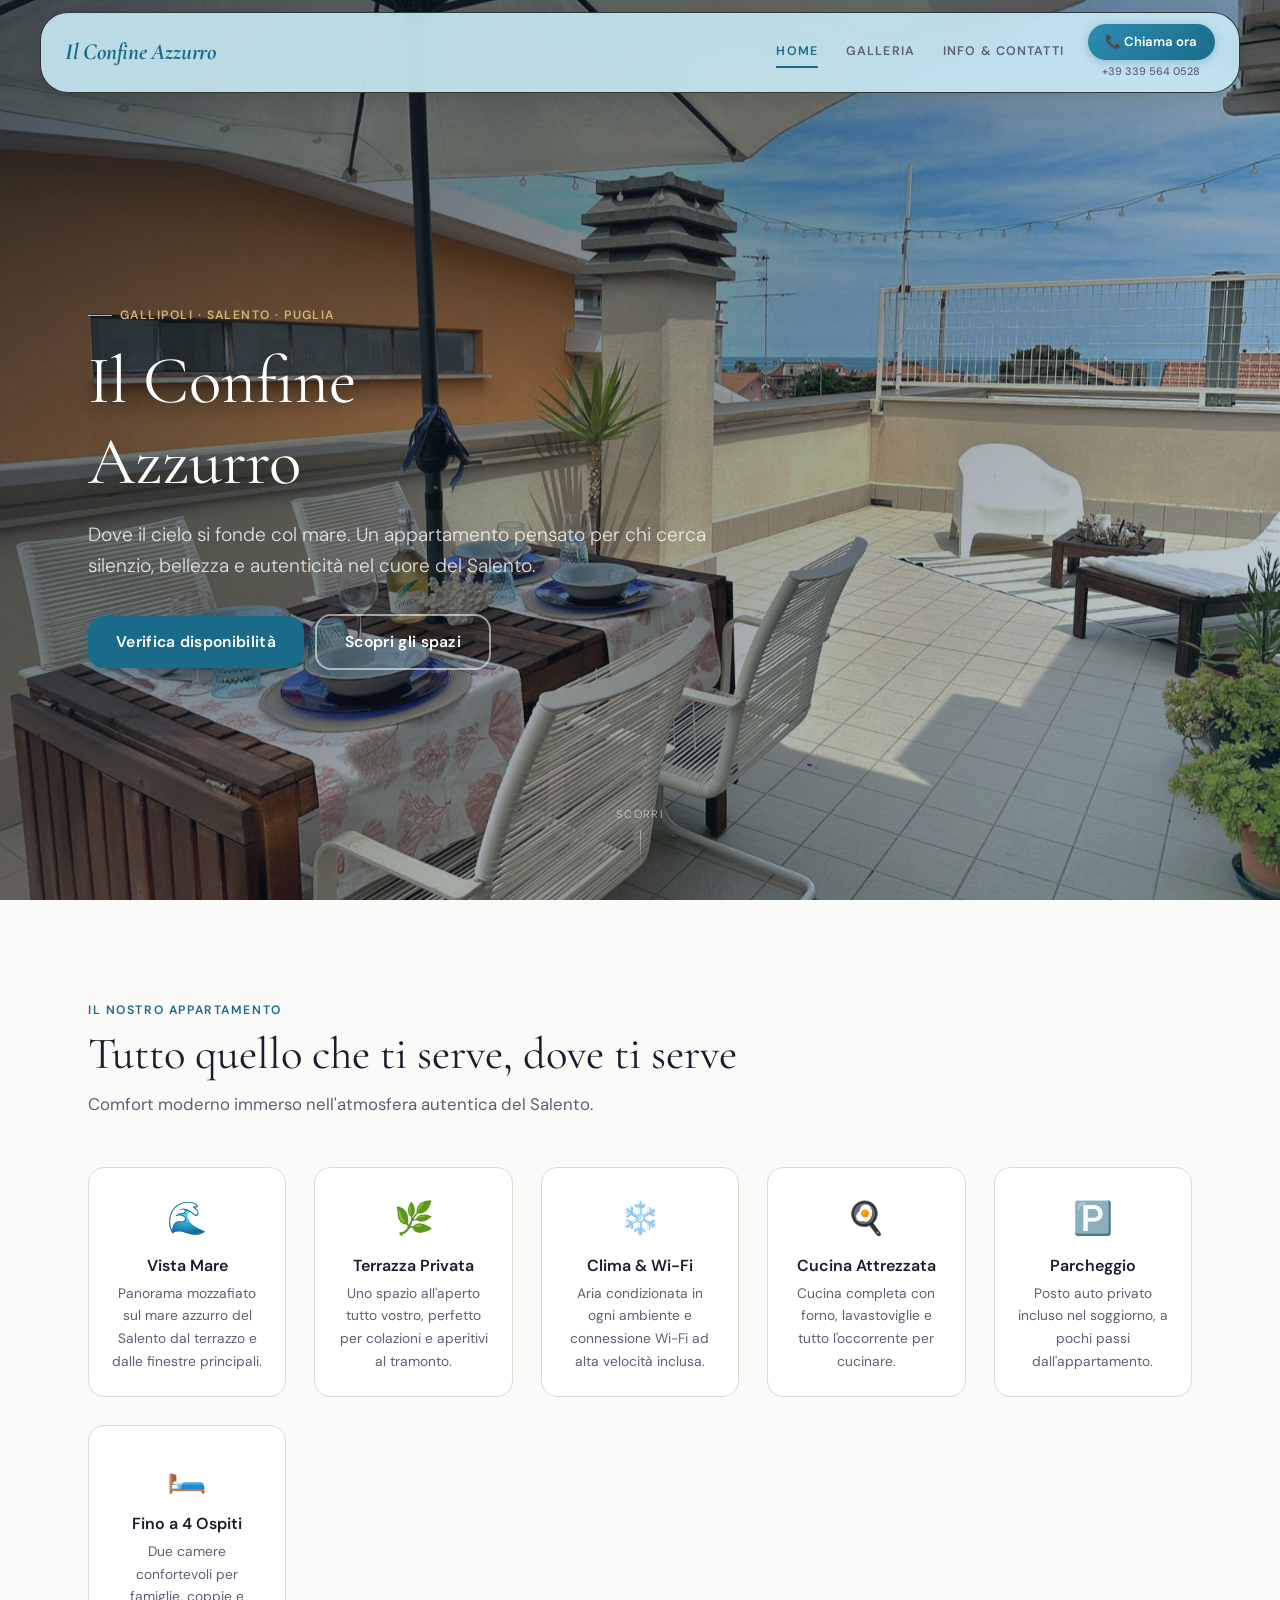
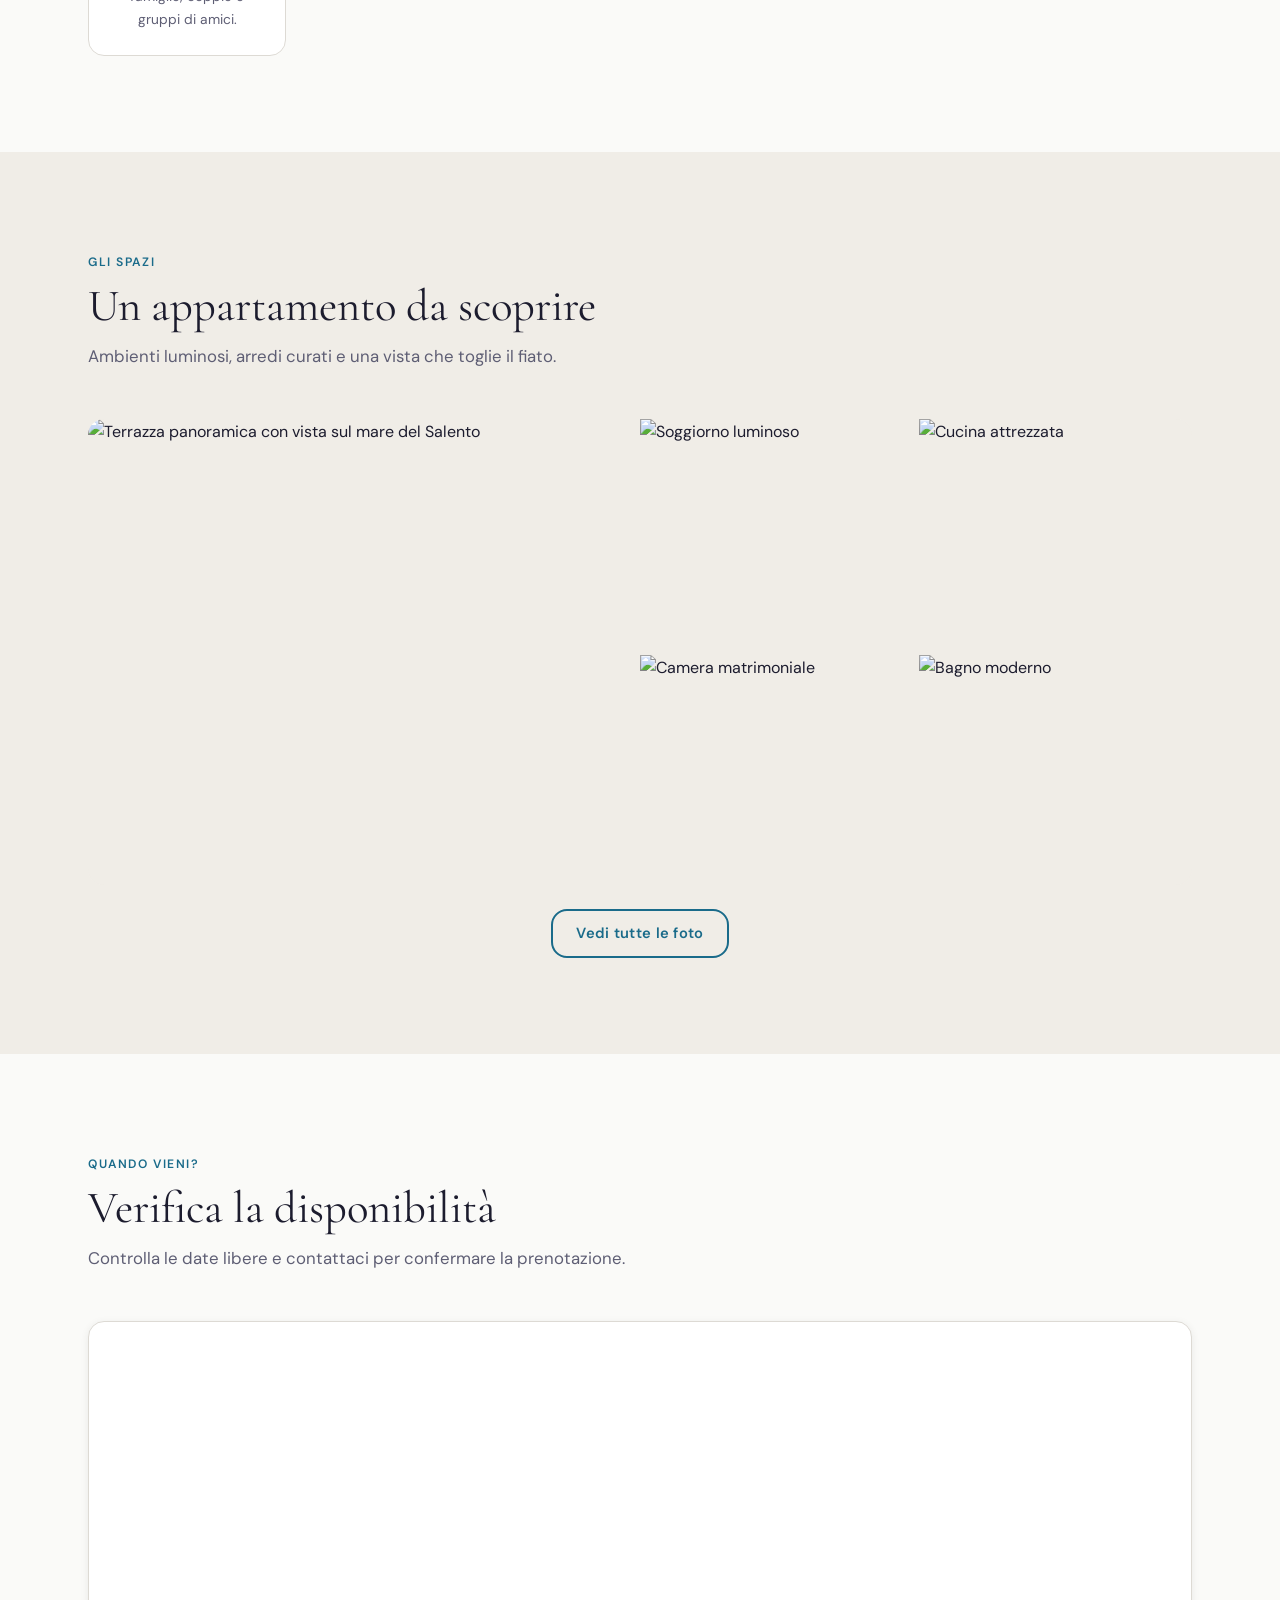
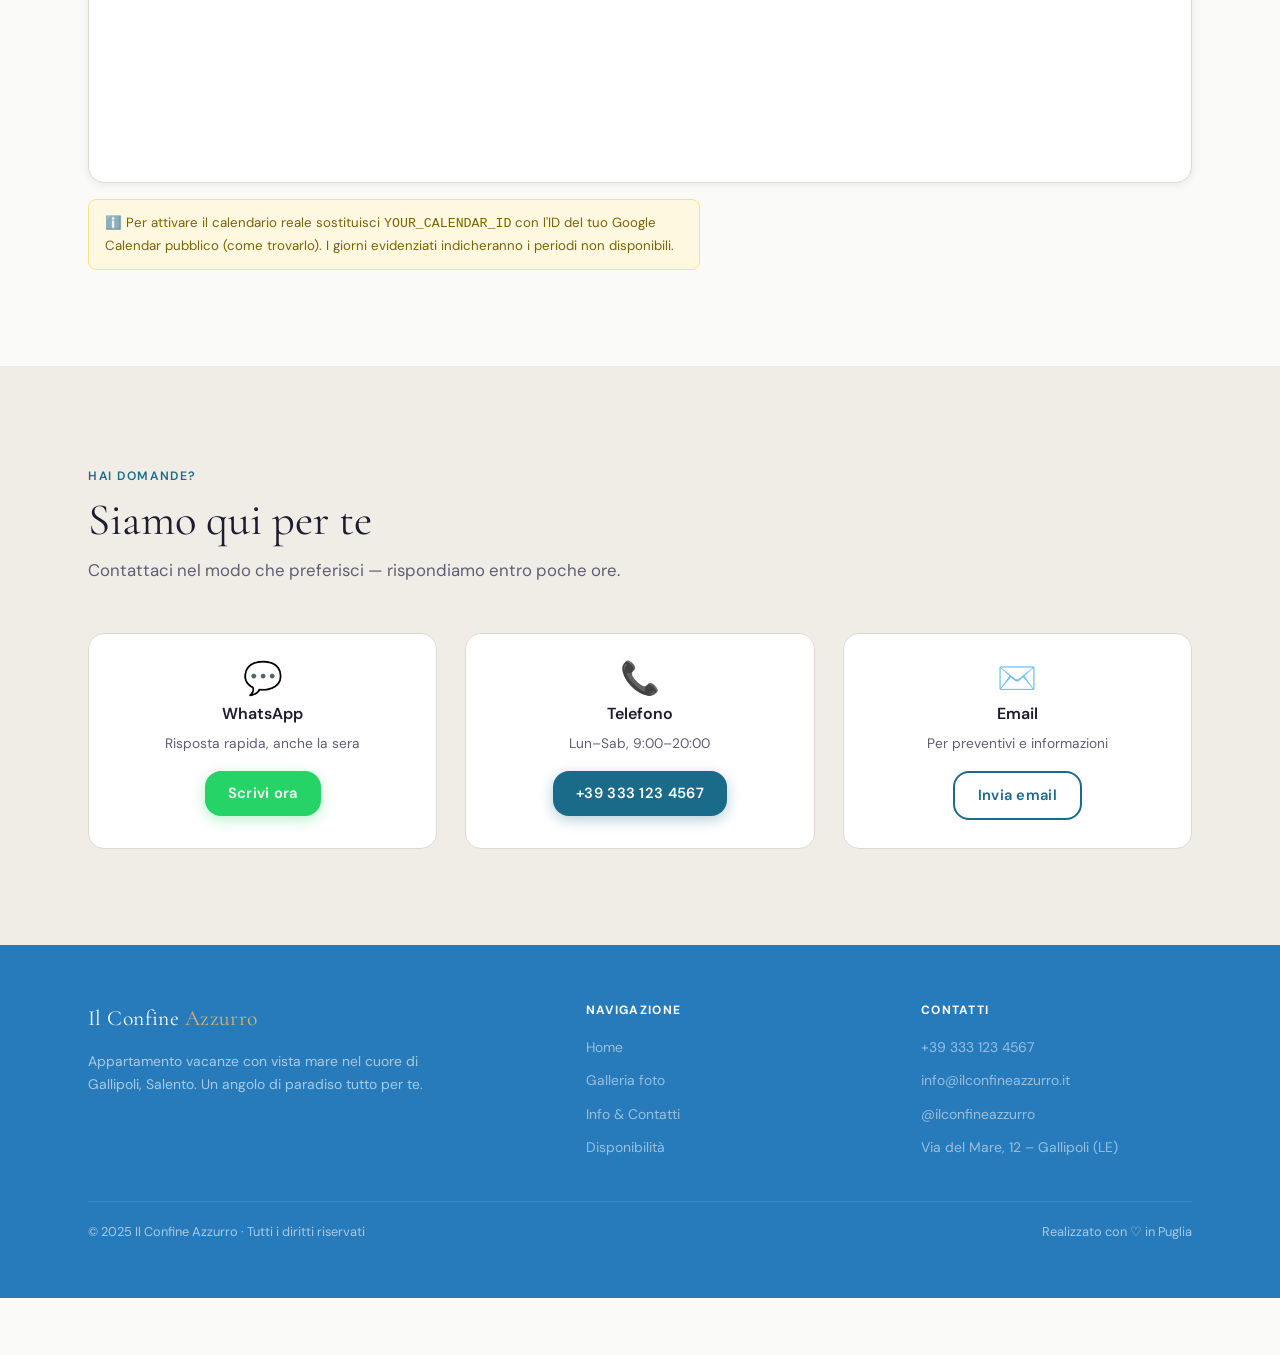
==== commit 038984ac: "pippo" ====
--- a/pizo/class/index.html
+++ b/pizo/class/index.html
@@ -330,18 +330,6 @@
     </div>
   </footer>
 
-  <!-- BOTTOM BAR (visibile solo su desktop) -->
-  <div class="bottom-bar" aria-label="Contatti rapidi fissi">
-    <a href="tel:+393331234567" aria-label="Chiama +39 333 123 4567">
-      📞 Chiama ora
-    </a>
-    <a href="https://wa.me/393331234567?text=Ciao!%20Sono%20interessato%20all'appartamento%20Il%20Confine%20Azzurro."
-       target="_blank"
-       rel="noopener noreferrer"
-       aria-label="Contattaci su WhatsApp">
-      💬 WhatsApp
-    </a>
-  </div>
 
   <script src="js/main.js"></script>
 </body>
--- a/pizo/class/css/style.css
+++ b/pizo/class/css/style.css
@@ -173,7 +173,7 @@
   width: calc(100% - 2rem);
   max-width: var(--max-w);
   z-index: 100;
-  background: rgba(148, 230, 255, 0.9);
+  background: rgba(200, 234, 245, 0.9);
   backdrop-filter: blur(14px);
   -webkit-backdrop-filter: blur(14px);
   border-radius: var(--r-xl);
@@ -603,13 +603,48 @@
 /* 14. PAGE HEADER (galleria / info)
 ------------------------------------------------------------ */
 .page-header {
-  padding-top: calc(var(--navbar-h) + clamp(2rem, 5vw, 4rem));
-  padding-bottom: clamp(1.5rem, 3vw, 2.5rem);
-  background: var(--c-bg-dark);
-  color: var(--c-white);
-}
-.page-header h1          { color: var(--c-white); }
-.page-header .section-subtitle { color: rgba(255,255,255,0.62); }
+  padding: 7.5rem 1.5rem 4rem;
+  text-align: center;
+  background:
+    radial-gradient(120% 95% at 15% 10%, rgba(196,154,80,0.24) 0%, rgba(196,154,80,0) 55%),
+    linear-gradient(135deg, #0f3a4f 0%, #1a6b8a 45%, #2d8cb0 100%);
+  color: #fff;
+  position: relative;
+  overflow: hidden;
+}
+
+.page-header::after {
+  content: '';
+  position: absolute;
+  bottom: -1px;
+  left: 0;
+  right: 0;
+  height: 56px;
+  background: var(--c-bg);
+  clip-path: ellipse(55% 100% at 50% 100%);
+}
+
+.page-header h1 {
+  color: var(--c-white);
+  font-family: var(--ff-display);
+  font-style: italic;
+  font-size: clamp(2.15rem, 5.2vw, 3rem);
+  font-weight: 400;
+  margin-bottom: 0.6rem;
+  text-shadow: 0 10px 24px rgba(0,0,0,0.18);
+  position: relative;
+  z-index: 1;
+}
+
+.page-header p,
+.page-header .section-subtitle {
+  color: rgba(255,255,255,0.86);
+  font-size: clamp(1rem, 2.4vw, 1.1rem);
+  font-weight: 300;
+  opacity: 0.92;
+  position: relative;
+  z-index: 1;
+}
 
 /* 15. GALLERY PAGE
 ------------------------------------------------------------ */
@@ -793,7 +828,56 @@
   box-shadow: var(--sh-md);
   border: 1px solid var(--c-border);
 }
-.map-wrap iframe { width: 100%; height: 420px; border: none; }
+.map-wrap iframe { width: 100%; height: 420px;  border: none; }
+
+.posizione-layout {
+  display: grid;
+  grid-template-columns: minmax(0, 1.55fr) minmax(260px, 1fr);
+  gap: var(--gap);
+  align-items: center;
+}
+
+.map-note {
+  margin-top: 1rem;
+  font-size: 0.9rem;
+  color: var(--c-text-muted);
+}
+
+.map-note a {
+  color: var(--c-primary);
+  font-weight: 600;
+}
+
+.map-note a:hover { color: var(--c-primary-dark); }
+
+.posizione-layout .instagram-flash {
+  background: var(--c-white);
+  border: 1px solid var(--c-border);
+  border-radius: var(--r-lg);
+  padding: 1rem;
+  box-shadow: var(--sh-sm);
+  backdrop-filter: none;
+  -webkit-backdrop-filter: none;
+}
+
+.posizione-layout .instagram-flash h3 {
+  color: var(--c-primary-dark);
+  margin-bottom: 0.8rem;
+}
+
+.posizione-layout .flash-grid {
+  grid-template-columns: 1fr;
+  gap: 0.55rem;
+}
+
+.posizione-layout .flash-item {
+  background: var(--c-bg-alt);
+  border: 1px solid var(--c-border);
+}
+
+.posizione-layout .flash-item strong { color: var(--c-text); }
+
+.posizione-layout .flash-item span { color: var(--c-text-muted); }
 
 /* 18. CONTACT CARDS
 ------------------------------------------------------------ */
@@ -869,16 +953,132 @@
 /* 20. INSTAGRAM CTA
 ------------------------------------------------------------ */
 .instagram-cta {
-  text-align: center;
+  position: relative;
+  overflow: hidden;
   padding-block: var(--section-pad);
-  background: linear-gradient(135deg, #f09433 0%, #e6683c 25%, #dc2743 50%, #cc2366 75%, #bc1888 100%);
-  color: var(--c-white);
-}
-.instagram-cta h2 { color: var(--c-white); margin-bottom: 0.75rem; }
-.instagram-cta p  {
+  background:
+    radial-gradient(120% 120% at 0% 0%, rgba(255,211,154,0.26) 0%, rgba(255,211,154,0) 45%),
+    radial-gradient(100% 100% at 100% 100%, rgba(255,154,180,0.24) 0%, rgba(255,154,180,0) 52%),
+    linear-gradient(130deg, #8a2f7e 0%, #d63f72 42%, #f28248 100%);
+  color: var(--c-white);
+}
+
+.instagram-cta::before,
+.instagram-cta::after {
+  content: '';
+  position: absolute;
+  border-radius: 50%;
+  filter: blur(1px);
+  pointer-events: none;
+}
+
+.instagram-cta::before {
+  width: 280px;
+  height: 280px;
+  top: -90px;
+  left: -70px;
+  background: rgba(255,255,255,0.12);
+}
+
+.instagram-cta::after {
+  width: 220px;
+  height: 220px;
+  right: -60px;
+  bottom: -75px;
+  background: rgba(255,255,255,0.10);
+}
+
+.instagram-cta .container {
+  position: relative;
+  z-index: 1;
+}
+
+.instagram-cta-inner {
+  display: grid;
+  grid-template-columns: 1.15fr 1fr;
+  gap: clamp(1.2rem, 3vw, 2rem);
+  align-items: center;
+}
+
+.instagram-main .section-label {
+  color: rgba(255,255,255,0.86);
+  margin-bottom: 0.65rem;
+}
+
+.instagram-cta h2 {
+  color: var(--c-white);
+  margin-bottom: 0.75rem;
+}
+
+.instagram-cta p {
   color: rgba(255,255,255,0.85);
-  margin: 0 auto 1.5rem;
+  margin: 0 0 1.4rem;
   font-size: 1.05rem;
+}
+
+.instagram-actions { align-items: center; }
+
+.instagram-cta .btn-instagram {
+  background: var(--c-white);
+  color: #c13584;
+  border: 2px solid rgba(255,255,255,0.24);
+}
+
+.instagram-flash {
+  background: rgba(255,255,255,0.14);
+  border: 1px solid rgba(255,255,255,0.30);
+  border-radius: var(--r-xl);
+  padding: clamp(1rem, 2.6vw, 1.4rem);
+  backdrop-filter: blur(5px);
+  -webkit-backdrop-filter: blur(5px);
+  box-shadow: 0 20px 38px rgba(61,16,51,0.22);
+}
+
+.instagram-flash h3 {
+  color: var(--c-white);
+  font-family: var(--ff-sans);
+  font-size: 0.84rem;
+  text-transform: uppercase;
+  letter-spacing: 0.11em;
+  margin-bottom: 0.9rem;
+}
+
+.flash-grid {
+  display: grid;
+  grid-template-columns: 1fr 1fr;
+  gap: 0.65rem;
+}
+
+.flash-item {
+  display: flex;
+  align-items: flex-start;
+  gap: 0.6rem;
+  padding: 0.72rem;
+  border-radius: var(--r-md);
+  background: rgba(255,255,255,0.18);
+  border: 1px solid rgba(255,255,255,0.24);
+}
+
+.flash-icon {
+  font-size: 1.05rem;
+  line-height: 1;
+  margin-top: 0.12rem;
+}
+
+.flash-item strong {
+  display: block;
+  color: var(--c-white);
+  font-size: 0.83rem;
+  line-height: 1.35;
+  font-weight: 600;
+  margin-bottom: 0.12rem;
+}
+
+.flash-item span {
+  display: block;
+  color: rgba(255,255,255,0.84);
+  font-size: 0.74rem;
+  line-height: 1.4;
 }
 
 /* 21. FOOTER
@@ -982,10 +1182,30 @@
 
 /* — 900 px — */
 @media (max-width: 900px) {
+  .posizione-layout {
+    grid-template-columns: 1fr;
+  }
+
   .footer-inner {
     grid-template-columns: 1fr 1fr;
   }
   .footer-brand { grid-column: 1 / -1; }
+
+  .instagram-cta-inner {
+    grid-template-columns: 1fr;
+  }
+
+  .instagram-main {
+    text-align: center;
+  }
+
+  .instagram-main p {
+    margin-inline: auto;
+  }
+
+  .instagram-actions {
+    justify-content: center;
+  }
 
   .chi-siamo-grid { grid-template-columns: 1fr; }
   .chi-siamo-img  { max-height: 300px; }
@@ -1017,6 +1237,15 @@
 @media (max-width: 640px) {
   #navbar { overflow: hidden; }
   .nav-container { flex-wrap: wrap; }
+
+  .flash-grid { grid-template-columns: 1fr; }
+  .instagram-actions {
+    flex-direction: column;
+    align-items: stretch;
+  }
+  .instagram-actions .btn {
+    width: 100%;
+  }
 
   .nav-links {
     width: 100%;
